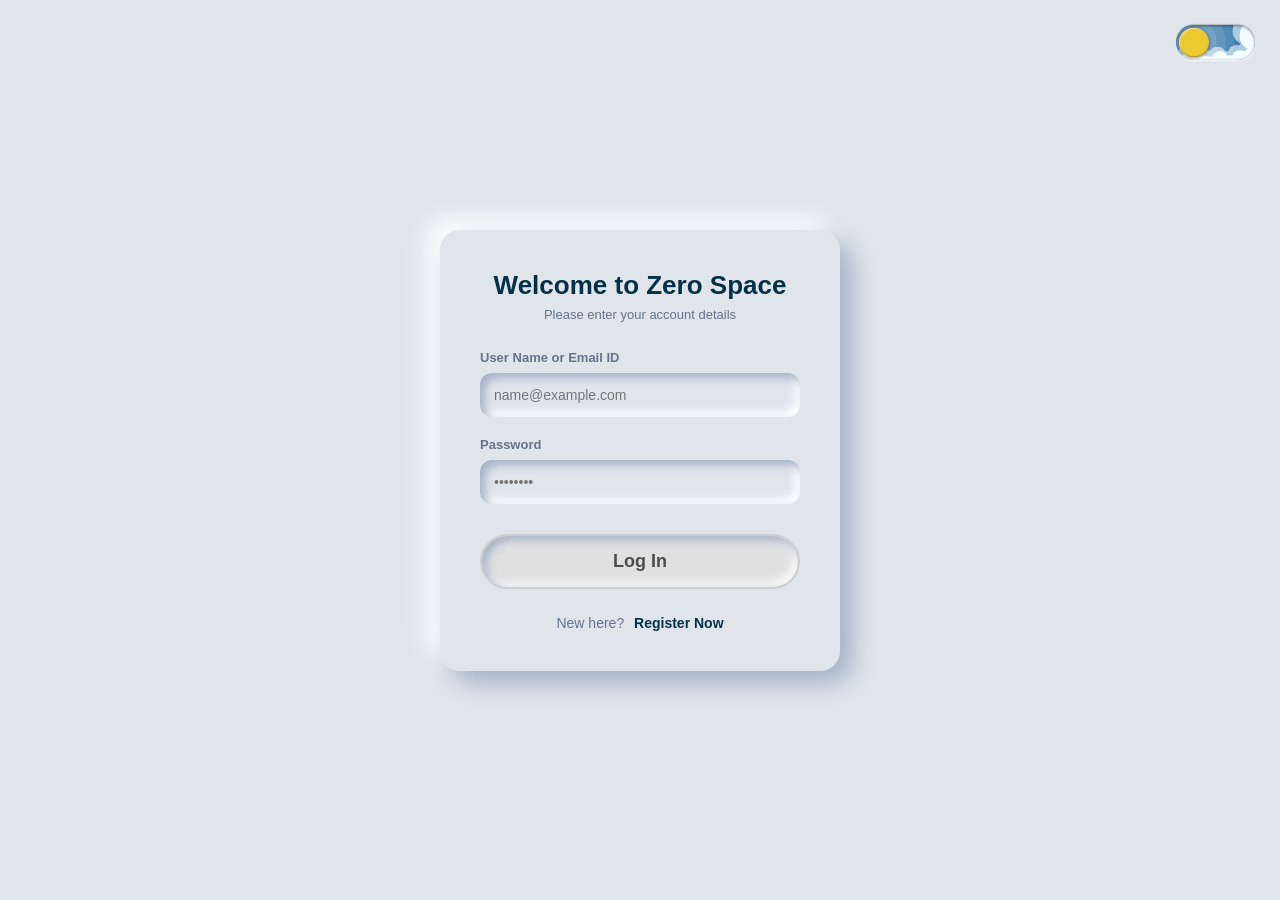
==== index.html @ cc79f889 "First Upload" ====
<!DOCTYPE html>
<html lang="en">
<head>
    <meta charset="UTF-8">
    <meta name="viewport" content="width=device-width, initial-scale=1.0">
    <title>Login | Portal</title>
    <link rel="stylesheet" href="style.css">
</head>
<body>

    <div class="theme-toggle-wrapper">
        <label class="theme-switch">
          <input type="checkbox" id="themeToggle" class="theme-switch__checkbox">
          <div class="theme-switch__container">
            <div class="theme-switch__clouds"></div>
            <div class="theme-switch__stars-container">
              <svg xmlns="http://www.w3.org/2000/svg" viewBox="0 0 144 55" fill="none">
                <path fill-rule="evenodd" clip-rule="evenodd" d="M135.831 3.00688C135.055 3.85027 134.111 4.29946 133 4.35447C134.111 4.40947 135.055 4.85867 135.831 5.71123C136.607 6.55462 136.996 7.56303 136.996 8.72727C136.996 7.95722 137.172 7.25134 137.525 6.59129C137.886 5.93124 138.372 5.39954 138.98 5.00535C139.598 4.60199 140.268 4.39114 141 4.35447C139.88 4.2903 138.936 3.85027 138.16 3.00688C137.384 2.16348 136.996 1.16425 136.996 0C136.996 1.16425 136.607 2.16348 135.831 3.00688ZM31 23.3545C32.1114 23.2995 33.0551 22.8503 33.8313 22.0069C34.6075 21.1635 34.9956 20.1642 34.9956 19C34.9956 20.1642 35.3837 21.1635 36.1599 22.0069C36.9361 22.8503 37.8798 23.2903 39 23.3545C38.2679 23.3911 37.5976 23.602 36.9802 24.0053C36.3716 24.3995 35.8864 24.9312 35.5248 25.5913C35.172 26.2513 34.9956 26.9572 34.9956 27.7273C34.9956 26.563 34.6075 25.5546 33.8313 24.7112C33.0551 23.8587 32.1114 23.4095 31 23.3545ZM0 36.3545C1.11136 36.2995 2.05513 35.8503 2.83131 35.0069C3.6075 34.1635 3.99559 33.1642 3.99559 32C3.99559 33.1642 4.38368 34.1635 5.15987 35.0069C5.93605 35.8503 6.87982 36.2903 8 36.3545C7.26792 36.3911 6.59757 36.602 5.98015 37.0053C5.37155 37.3995 4.88644 37.9312 4.52481 38.5913C4.172 39.2513 3.99559 39.9572 3.99559 40.7273C3.99559 39.563 3.6075 38.5546 2.83131 37.7112C2.05513 36.8587 1.11136 36.4095 0 36.3545ZM56.8313 24.0069C56.0551 24.8503 55.1114 25.2995 54 25.3545C55.1114 25.4095 56.0551 25.8587 56.8313 26.7112C57.6075 27.5546 57.9956 28.563 57.9956 29.7273C57.9956 28.9572 58.172 28.2513 58.5248 27.5913C58.8864 26.9312 59.3716 26.3995 59.9802 26.0053C60.5976 25.602 61.2679 25.3911 62 25.3545C60.8798 25.2903 59.9361 24.8503 59.1599 24.0069C58.3837 23.1635 57.9956 22.1642 57.9956 21C57.9956 22.1642 57.6075 23.1635 56.8313 24.0069ZM81 25.3545C82.1114 25.2995 83.0551 24.8503 83.8313 24.0069C84.6075 23.1635 84.9956 22.1642 84.9956 21C84.9956 22.1642 85.3837 23.1635 86.1599 24.0069C86.9361 24.8503 87.8798 25.2903 89 25.3545C88.2679 25.3911 87.5976 25.602 86.9802 26.0053C86.3716 26.3995 85.8864 26.9312 85.5248 27.5913C85.172 28.2513 84.9956 28.9572 84.9956 29.7273C84.9956 28.563 84.6075 27.5546 83.8313 26.7112C83.0551 25.8587 82.1114 25.4095 81 25.3545ZM136 36.3545C137.111 36.2995 138.055 35.8503 138.831 35.0069C139.607 34.1635 139.996 33.1642 139.996 32C139.996 33.1642 140.384 34.1635 141.16 35.0069C141.936 35.8503 142.88 36.2903 144 36.3545C143.268 36.3911 142.598 36.602 141.98 37.0053C141.372 37.3995 140.886 37.9312 140.525 38.5913C140.172 39.2513 139.996 39.9572 139.996 40.7273C139.996 39.563 139.607 38.5546 138.831 37.7112C138.055 36.8587 137.111 36.4095 136 36.3545ZM101.831 49.0069C101.055 49.8503 100.111 50.2995 99 50.3545C100.111 50.4095 101.055 50.8587 101.831 51.7112C102.607 52.5546 102.996 53.563 102.996 54.7273C102.996 53.9572 103.172 53.2513 103.525 52.5913C103.886 51.9312 104.372 51.3995 104.98 51.0053C105.598 50.602 106.268 50.3911 107 50.3545C105.88 50.2903 104.936 49.8503 104.16 49.0069C103.384 48.1635 102.996 47.1642 102.996 46C102.996 47.1642 102.607 48.1635 101.831 49.0069Z" fill="currentColor"></path>
              </svg>
            </div>
            <div class="theme-switch__circle-container">
              <div class="theme-switch__sun-moon-container">
                <div class="theme-switch__moon">
                  <div class="theme-switch__spot"></div>
                  <div class="theme-switch__spot"></div>
                  <div class="theme-switch__spot"></div>
                </div>
              </div>
            </div>
          </div>
        </label>
    </div>

    <div id="loader-overlay" class="loader-overlay">
        <section class="container">
          <div><div><span class="one h6"></span><span class="two h3"></span></div></div>
          <div><div><span class="one h1"></span><span class="two h4"></span></div></div>
          <div><div><span class="one h5"></span><span class="two h2"></span></div></div>
        </section>
    </div>

    <div class="login-container">
        <h2>Welcome to Zero Space</h2>
        <p class="subtitle">Please enter your account details</p>

        <form id="loginForm">
            <div class="input-group">
                <label for="userCredential">User Name or Email ID</label>
                <input type="text" id="userCredential" placeholder="name@example.com" required>
            </div>

            <div class="input-group">
                <label for="password">Password</label>
                <input type="password" id="password" placeholder="••••••••" required>
            </div>

            <button type="submit" class="neu-button">Log In</button>
        </form>

        <div class="footer-area">
            <span>New here?</span>
            <a href="#" class="btn-register">Register Now</a>
        </div>
    </div>

    <script src="script.js"></script>
</body>
</html>
---- style.css ----
/* --- CSS VARIABLES FOR THEME SWITCHING --- */
:root {
    --bg-color: #e0e5ec;
    --shadow-light: #ffffff;
    --shadow-dark: #a3b1c6;
    --text-main: #053146;
    --text-sub: #64748b;
    --input-text: #0f172a;
    --btn-bg: #e0e0e0;
    --btn-border: rgb(206, 206, 206);
    --btn-text: #4d4d4d;
    --overlay-bg: rgba(224, 229, 236, 0.88);
}

[data-theme="dark"] {
    --bg-color: #202431;
    --shadow-light: #2a2f40;
    --shadow-dark: #161922;
    --text-main: #e2e8f0;
    --text-sub: #94a3b8;
    --input-text: #e2e8f0;
    --btn-bg: #202431;
    --btn-border: #2a2f40;
    --btn-text: #e2e8f0;
    --overlay-bg: rgba(32, 36, 49, 0.88);
}

* {
    margin: 0;
    padding: 0;
    box-sizing: border-box;
    font-family: "Helvetica Neue", "Arial", sans-serif;
    transition: background-color 0.4s ease, color 0.4s ease, box-shadow 0.4s ease;
}

body {
    background-color: var(--bg-color);
    color: var(--text-main);
    display: flex;
    justify-content: center;
    align-items: center;
    min-height: 100vh;
    position: relative;
    overflow-x: hidden;
}

/* --- THEME SWITCH POSITIONING --- */
.theme-toggle-wrapper {
    position: absolute;
    top: 25px;
    right: 25px;
    z-index: 50;
}

/* --- UIVERSE THEME SWITCH CSS --- */
.theme-switch {
  --toggle-size: 14px;
  --container-width: 5.625em;
  --container-height: 2.5em;
  --container-radius: 6.25em;
  --container-light-bg: #3D7EAE;
  --container-night-bg: #1D1F2C;
  --circle-container-diameter: 3.375em;
  --sun-moon-diameter: 2.125em;
  --sun-bg: #ECCA2F;
  --moon-bg: #C4C9D1;
  --spot-color: #959DB1;
  --circle-container-offset: calc((var(--circle-container-diameter) - var(--container-height)) / 2 * -1);
  --stars-color: #fff;
  --clouds-color: #F3FDFF;
  --back-clouds-color: #AACADF;
  --transition: .5s cubic-bezier(0, -0.02, 0.4, 1.25);
  --circle-transition: .3s cubic-bezier(0, -0.02, 0.35, 1.17);
}
.theme-switch, .theme-switch *, .theme-switch *::before, .theme-switch *::after {
  box-sizing: border-box;
  margin: 0;
  padding: 0;
  font-size: var(--toggle-size);
}
.theme-switch__container {
  width: var(--container-width);
  height: var(--container-height);
  background-color: var(--container-light-bg);
  border-radius: var(--container-radius);
  overflow: hidden;
  cursor: pointer;
  box-shadow: 0em -0.062em 0.062em rgba(0, 0, 0, 0.25), 0em 0.062em 0.125em rgba(255, 255, 255, 0.94);
  transition: var(--transition);
  position: relative;
}
.theme-switch__container::before {
  content: "";
  position: absolute;
  z-index: 1;
  inset: 0;
  box-shadow: 0em 0.05em 0.187em rgba(0, 0, 0, 0.25) inset, 0em 0.05em 0.187em rgba(0, 0, 0, 0.25) inset;
  border-radius: var(--container-radius)
}
.theme-switch__checkbox { display: none; }
.theme-switch__circle-container {
  width: var(--circle-container-diameter);
  height: var(--circle-container-diameter);
  background-color: rgba(255, 255, 255, 0.1);
  position: absolute;
  left: var(--circle-container-offset);
  top: var(--circle-container-offset);
  border-radius: var(--container-radius);
  box-shadow: inset 0 0 0 3.375em rgba(255, 255, 255, 0.1), inset 0 0 0 3.375em rgba(255, 255, 255, 0.1), 0 0 0 0.625em rgba(255, 255, 255, 0.1), 0 0 0 1.25em rgba(255, 255, 255, 0.1);
  display: flex;
  transition: var(--circle-transition);
  pointer-events: none;
}
.theme-switch__sun-moon-container {
  pointer-events: auto;
  position: relative;
  z-index: 2;
  width: var(--sun-moon-diameter);
  height: var(--sun-moon-diameter);
  margin: auto;
  border-radius: var(--container-radius);
  background-color: var(--sun-bg);
  box-shadow: 0.062em 0.062em 0.062em 0em rgba(254, 255, 239, 0.61) inset, 0em -0.062em 0.062em 0em #a1872a inset;
  filter: drop-shadow(0.062em 0.125em 0.125em rgba(0, 0, 0, 0.25)) drop-shadow(0em 0.062em 0.125em rgba(0, 0, 0, 0.25));
  overflow: hidden;
  transition: var(--transition);
}
.theme-switch__moon {
  transform: translateX(100%);
  width: 100%;
  height: 100%;
  background-color: var(--moon-bg);
  border-radius: inherit;
  box-shadow: 0.062em 0.062em 0.062em 0em rgba(254, 255, 239, 0.61) inset, 0em -0.062em 0.062em 0em #969696 inset;
  transition: var(--transition);
  position: relative;
}
.theme-switch__spot {
  position: absolute;
  top: 0.75em;
  left: 0.312em;
  width: 0.75em;
  height: 0.75em;
  border-radius: var(--container-radius);
  background-color: var(--spot-color);
  box-shadow: 0em 0.0312em 0.062em rgba(0, 0, 0, 0.25) inset;
}
.theme-switch__spot:nth-of-type(2) { width: 0.375em; height: 0.375em; top: 0.937em; left: 1.375em; }
.theme-switch__spot:nth-last-of-type(3) { width: 0.25em; height: 0.25em; top: 0.312em; left: 0.812em; }
.theme-switch__clouds {
  width: 1.25em;
  height: 1.25em;
  background-color: var(--clouds-color);
  border-radius: var(--container-radius);
  position: absolute;
  bottom: -0.625em;
  left: 0.312em;
  box-shadow: 0.937em 0.312em var(--clouds-color), -0.312em -0.312em var(--back-clouds-color), 1.437em 0.375em var(--clouds-color), 0.5em -0.125em var(--back-clouds-color), 2.187em 0 var(--clouds-color), 1.25em -0.062em var(--back-clouds-color), 2.937em 0.312em var(--clouds-color), 2em -0.312em var(--back-clouds-color), 3.625em -0.062em var(--clouds-color), 2.625em 0em var(--back-clouds-color), 4.5em -0.312em var(--clouds-color), 3.375em -0.437em var(--back-clouds-color), 4.625em -1.75em 0 0.437em var(--clouds-color), 4em -0.625em var(--back-clouds-color), 4.125em -2.125em 0 0.437em var(--back-clouds-color);
  transition: 0.5s cubic-bezier(0, -0.02, 0.4, 1.25);
}
.theme-switch__stars-container {
  position: absolute;
  color: var(--stars-color);
  top: -100%;
  left: 0.312em;
  width: 2.75em;
  height: auto;
  transition: var(--transition);
}
.theme-switch__checkbox:checked + .theme-switch__container { background-color: var(--container-night-bg); }
.theme-switch__checkbox:checked + .theme-switch__container .theme-switch__circle-container {
  left: calc(100% - var(--circle-container-offset) - var(--circle-container-diameter));
}
.theme-switch__checkbox:checked + .theme-switch__container .theme-switch__circle-container:hover {
  left: calc(100% - var(--circle-container-offset) - var(--circle-container-diameter) - 0.187em)
}
.theme-switch__circle-container:hover { left: calc(var(--circle-container-offset) + 0.187em); }
.theme-switch__checkbox:checked + .theme-switch__container .theme-switch__moon { transform: translate(0); }
.theme-switch__checkbox:checked + .theme-switch__container .theme-switch__clouds { bottom: -4.062em; }
.theme-switch__checkbox:checked + .theme-switch__container .theme-switch__stars-container {
  top: 50%;
  transform: translateY(-50%);
}

/* --- LOGIN FORM STYLING --- */
.login-container {
    background: var(--bg-color);
    padding: 40px;
    border-radius: 20px;
    box-shadow: 12px 12px 24px var(--shadow-dark), -12px -12px 24px var(--shadow-light);
    width: 100%;
    max-width: 400px;
    z-index: 10;
}

.login-container h2 { color: var(--text-main); font-size: 26px; text-align: center; margin-bottom: 6px; }
.subtitle { color: var(--text-sub); font-size: 13px; text-align: center; margin-bottom: 28px; }
.input-group { margin-bottom: 20px; }
.input-group label { display: block; font-size: 13px; color: var(--text-sub); margin-bottom: 8px; font-weight: 600; }

.input-group input {
    width: 100%; padding: 14px; background: var(--bg-color);
    border: none; border-radius: 12px; color: var(--input-text); font-size: 14px; outline: none;
    box-shadow: inset 5px 5px 10px var(--shadow-dark), inset -5px -5px 10px var(--shadow-light);
}

.input-group input:focus { 
    box-shadow: inset 3px 3px 6px var(--shadow-dark), inset -3px -3px 6px var(--shadow-light), 0 0 0 2px rgba(79, 179, 232, 0.3); 
}

/* --- NEU BUTTON STYLING --- */
.neu-button {
    width: 100%;
    margin-top: 10px;
    background-color: var(--btn-bg);
    border-radius: 50px;
    box-shadow: inset 4px 4px 10px var(--shadow-dark), inset -4px -4px 10px var(--shadow-light);
    color: var(--btn-text);
    cursor: pointer;
    font-weight: 600;
    font-size: 18px;
    padding: 15px 40px;
    border: 2px solid var(--btn-border);
}

.neu-button:hover, .neu-button:focus {
    outline: none;
    box-shadow: inset 2px 2px 5px var(--shadow-dark), inset -2px -2px 5px var(--shadow-light), 2px 2px 5px var(--shadow-dark), -2px -2px 5px var(--shadow-light);
}

.footer-area { margin-top: 26px; text-align: center; font-size: 14px; color: var(--text-sub); }
.btn-register { color: var(--text-main); text-decoration: none; font-weight: 600; margin-left: 6px; }
.btn-register:hover { text-decoration: underline; }

/* --- LOADER OVERLAY --- */
.loader-overlay {
    display: none; position: fixed; top: 0; left: 0; width: 100%; height: 100%;
    background: var(--overlay-bg); backdrop-filter: blur(8px);
    z-index: 9999; justify-content: center; align-items: center;
}

.container { display: flex; justify-content: center; align-items: center; }
.container div { position: absolute; width: 90px; height: 51px; }
.container div:nth-of-type(2) { transform: rotate(60deg); }
.container div:nth-of-type(3) { transform: rotate(-60deg); }
.container div div { width: 100%; height: 100%; position: relative; }
.container div div span { position: absolute; width: 4px; height: 0%; background: var(--text-main); z-index: 999999; }

.h1 { left: 0; animation: load1 7.2s ease infinite; }
.h2 { right: 0; animation: load2 7.2s ease .6s infinite; }
.h3 { right: 0; animation: load3 7.2s ease 1.2s infinite; }
.h4 { right: 0; animation: load4 7.2s ease 1.8s infinite; }
.h5 { left: 0; animation: load5 7.2s ease 2.4s infinite; }
.h6 { left: 0; animation: load6 7.2s ease 3s infinite; }

@keyframes load1 { 0% { bottom: 0; height: 0; } 6.94444% { bottom: 0; height: 100%; } 50% { top: 0; height: 100%; } 59.9444% { top: 0; height: 0; } }
@keyframes load2 { 0% { top: 0; height: 0; } 6.94444% { top: 0; height: 100%; } 50% { bottom: 0; height: 100%; } 59.9444% { bottom: 0; height: 0; } }
@keyframes load3 { 0% { top: 0; height: 0; } 6.94444% { top: 0; height: 100%; } 50% { bottom: 0; height: 100%; } 59.9444% { bottom: 0; height: 0; } }
@keyframes load4 { 0% { top: 0; height: 0; } 6.94444% { top: 0; height: 100%; } 50% { bottom: 0; height: 100%; } 59.9444% { bottom: 0; height: 0; } }
@keyframes load5 { 0% { bottom: 0; height: 0; } 6.94444% { bottom: 0; height: 100%; } 50% { top: 0; height: 100%; } 59.9444% { top: 0; height: 0; } }
@keyframes load6 { 0% { bottom: 0; height: 0; } 6.94444% { bottom: 0; height: 100%; } 50% { top: 0; height: 100%; } 59.9444% { top: 0; height: 0; } }
/* --- GLASSY BUTTON EFFECT FOR DARK MODE --- */
[data-theme="dark"] .neu-button {
    background: rgba(255, 255, 255, 0.05); /* Semi-transparent background */
    backdrop-filter: blur(12px); /* Creates the frosted glass blur */
    -webkit-backdrop-filter: blur(12px); /* Safari support */
    border: 1px solid rgba(255, 255, 255, 0.15); /* Subtle glossy edge */
    box-shadow: 0 8px 32px 0 rgba(0, 0, 0, 0.3), /* Soft outer drop shadow */
                inset 2px 2px 5px rgba(255, 255, 255, 0.05), 
                inset -2px -2px 5px rgba(0, 0, 0, 0.2);
    color: #ffffff;
}

[data-theme="dark"] .neu-button:hover, 
[data-theme="dark"] .neu-button:focus {
    background: rgba(255, 255, 255, 0.1); /* Slightly brighter on hover */
    border: 1px solid rgba(255, 255, 255, 0.25);
    box-shadow: 0 8px 32px 0 rgba(0, 0, 0, 0.4), 
                inset 2px 2px 8px rgba(255, 255, 255, 0.1), 
                inset -2px -2px 8px rgba(0, 0, 0, 0.3);
    outline: none;
}
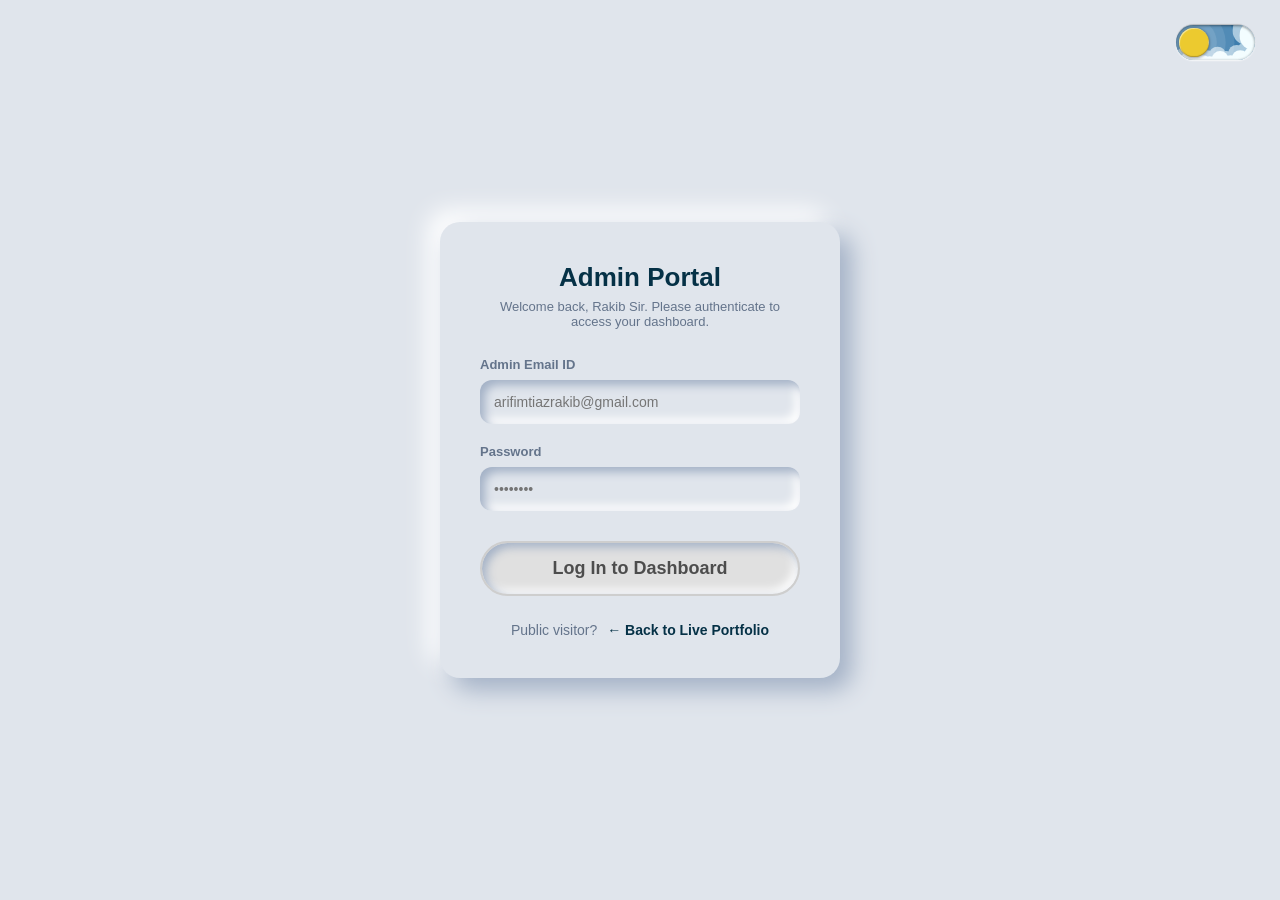
==== commit e0f7315c: "Add a dashboard page for admin users to manage the website content and user accounts. The dashboard " ====
--- a/index.html
+++ b/index.html
@@ -3,7 +3,7 @@
 <head>
     <meta charset="UTF-8">
     <meta name="viewport" content="width=device-width, initial-scale=1.0">
-    <title>Login | Portal</title>
+    <title>Admin Login | Portfolio Dashboard</title>
     <link rel="stylesheet" href="style.css">
 </head>
 <body>
@@ -40,13 +40,13 @@
     </div>
 
     <div class="login-container">
-        <h2>Welcome to Zero Space</h2>
-        <p class="subtitle">Please enter your account details</p>
+        <h2>Admin Portal</h2>
+        <p class="subtitle">Welcome back, Rakib Sir. Please authenticate to access your dashboard.</p>
 
         <form id="loginForm">
             <div class="input-group">
-                <label for="userCredential">User Name or Email ID</label>
-                <input type="text" id="userCredential" placeholder="name@example.com" required>
+                <label for="userCredential">Admin Email ID</label>
+                <input type="text" id="userCredential" placeholder="arifimtiazrakib@gmail.com" required>
             </div>
 
             <div class="input-group">
@@ -54,12 +54,15 @@
                 <input type="password" id="password" placeholder="••••••••" required>
             </div>
 
-            <button type="submit" class="neu-button">Log In</button>
+            <div class="metal-btn-wrapper">
+                <div class="metal-btn-inner"></div>
+                <button type="submit" class="neu-button">Log In to Dashboard</button>
+            </div>
         </form>
 
         <div class="footer-area">
-            <span>New here?</span>
-            <a href="#" class="btn-register">Register Now</a>
+            <span>Public visitor?</span>
+            <a href="home.html" class="btn-register">← Back to Live Portfolio</a>
         </div>
     </div>
 
